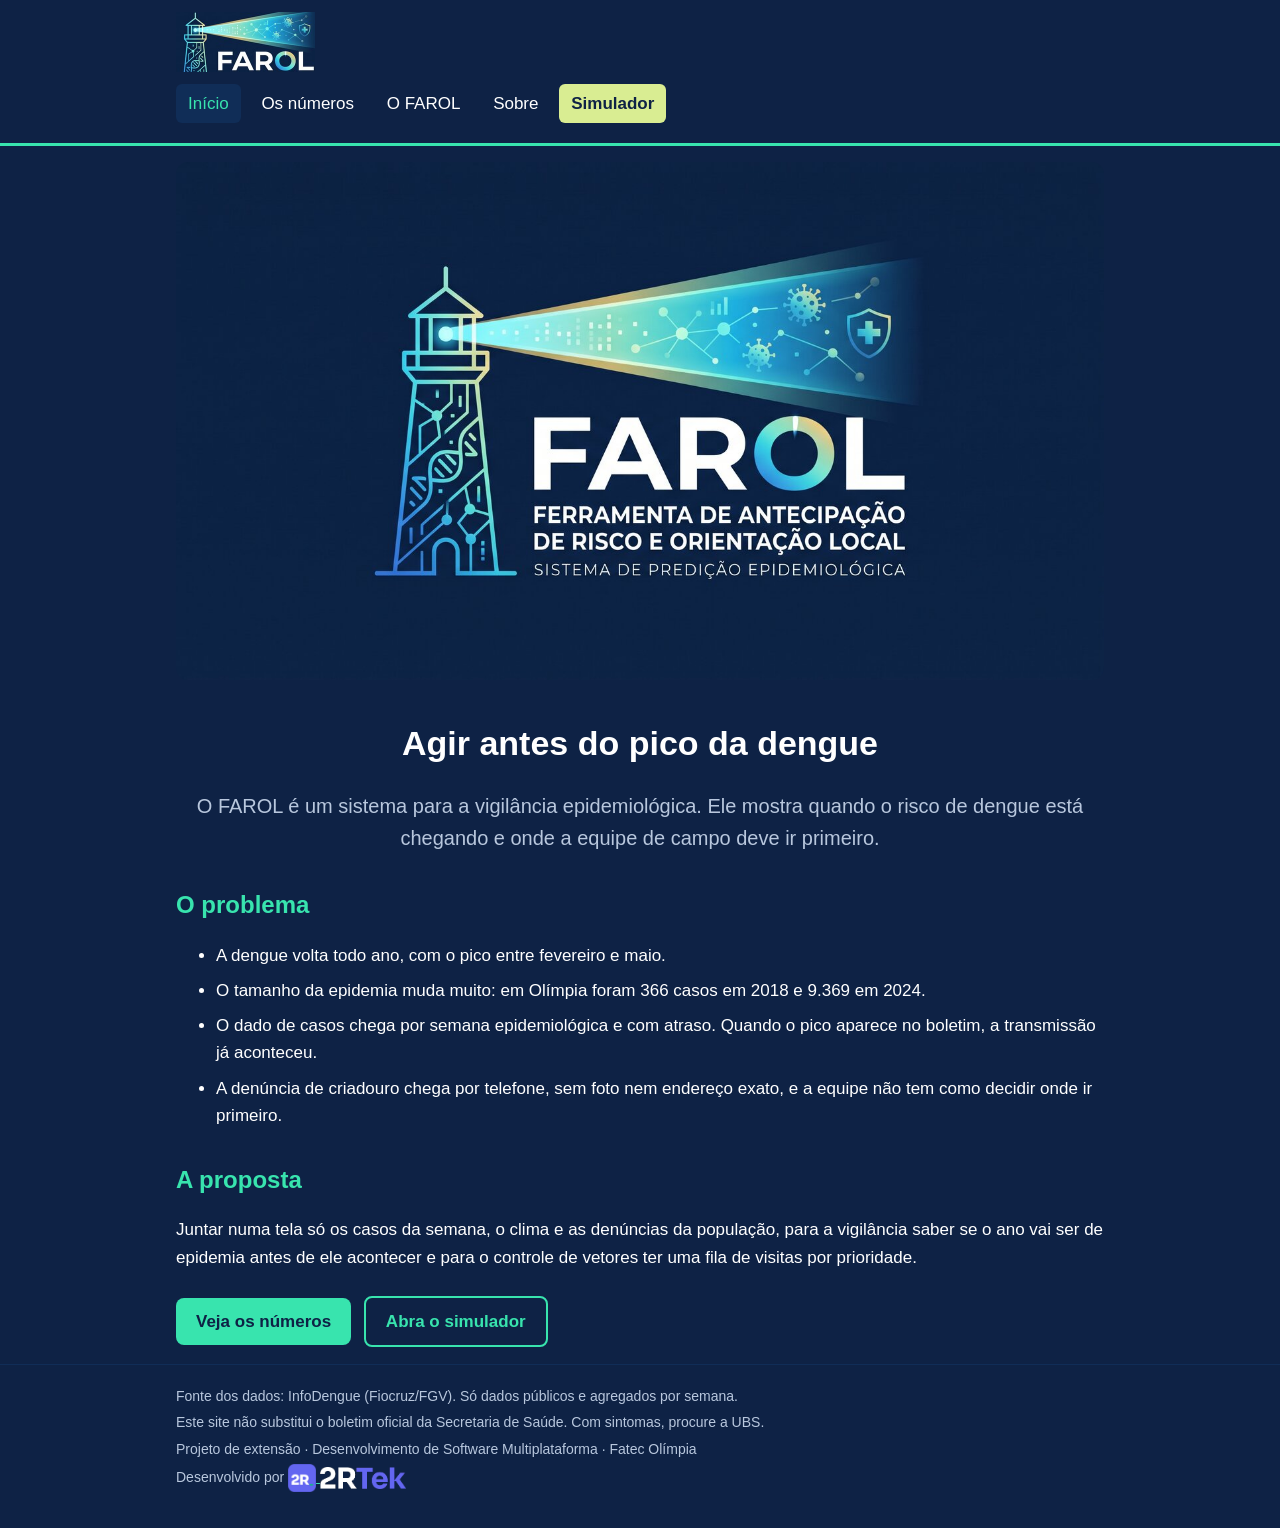
==== site/index.html @ 9ee1764b "feat: site do FAROL com páginas de início, números, proposta e sobre Espaços reservados para os 5 vi" ====
<!DOCTYPE html>
<html lang="pt-BR">
<head>
    <meta charset="UTF-8">
    <meta name="viewport" content="width=device-width, initial-scale=1.0">
    <title>FAROL · Vigilância da dengue</title>
    <link rel="stylesheet" href="css/estilo.css">
</head>
<body>
    <header class="topo">
        <div class="container">
            <a href="index.html"><img class="marca" src="img/farol-marca.jpg" alt="FAROL"></a>
            <nav>
                <ul class="menu">
                    <li><a class="ativo" href="index.html">Início</a></li>
                    <li><a href="dados.html">Os números</a></li>
                    <li><a href="proposta.html">O FAROL</a></li>
                    <li><a href="sobre.html">Sobre</a></li>
                    <li><a class="destaque" href="simulador.html">Simulador</a></li>
                </ul>
            </nav>
        </div>
    </header>

    <main class="container">
        <section class="abertura">
            <img src="img/farol-logo.jpg" alt="Logo do FAROL: um farol iluminando gráficos e dados de saúde">
            <h1>Agir antes do pico da dengue</h1>
            <p class="chamada">
                O FAROL é um sistema para a vigilância epidemiológica. Ele mostra quando o risco
                de dengue está chegando e onde a equipe de campo deve ir primeiro.
            </p>
        </section>

        <section>
            <h2>O problema</h2>
            <ul class="lista">
                <li>A dengue volta todo ano, com o pico entre fevereiro e maio.</li>
                <li>O tamanho da epidemia muda muito: em Olímpia foram 366 casos em 2018 e 9.369 em 2024.</li>
                <li>O dado de casos chega por semana epidemiológica e com atraso. Quando o pico aparece no boletim, a transmissão já aconteceu.</li>
                <li>A denúncia de criadouro chega por telefone, sem foto nem endereço exato, e a equipe não tem como decidir onde ir primeiro.</li>
            </ul>
        </section>

        <section>
            <h2>A proposta</h2>
            <p>
                Juntar numa tela só os casos da semana, o clima e as denúncias da população, para a
                vigilância saber se o ano vai ser de epidemia antes de ele acontecer e para o controle
                de vetores ter uma fila de visitas por prioridade.
            </p>
            <p>
                <a class="botao" href="dados.html">Veja os números</a>
                <a class="botao botao-claro" href="simulador.html">Abra o simulador</a>
            </p>
        </section>
    </main>

    <footer class="rodape">
        <div class="container">
            <p>Fonte dos dados: InfoDengue (Fiocruz/FGV). Só dados públicos e agregados por semana.</p>
            <p>Este site não substitui o boletim oficial da Secretaria de Saúde. Com sintomas, procure a UBS.</p>
            <p>Projeto de extensão · Desenvolvimento de Software Multiplataforma · Fatec Olímpia</p>
            <p class="assinatura">
                Desenvolvido por
                <a href="https://www.2rteksolutions.com.br">
                    <img src="img/2rtek-icone.png" alt="" width="28" height="28">
                    <img src="img/2rtek-nome.png" alt="2RTek Solutions" width="86" height="22">
                </a>
            </p>
        </div>
    </footer>
</body>
</html>
---- site/css/estilo.css ----
/* Estilo das páginas do site (o simulador tem o próprio arquivo, simulador.css). */
/* Cores da identidade do FAROL:
   azul-marinho #0e2245, ciano #38e4ae, azul #1d63b8, destaque #d9ed92 */

* {
    box-sizing: border-box;
}

body {
    margin: 0;
    background-color: #0e2245;
    color: #ffffff;
    font-family: Arial, Helvetica, sans-serif;
    font-size: 17px;
    line-height: 1.6;
}

a {
    color: #38e4ae;
}

img {
    max-width: 100%;
}

/* Caixa central que segura o conteúdo de todas as páginas. */
.container {
    max-width: 960px;
    margin: 0 auto;
    padding: 0 16px;
}

/* Cabeçalho */
.topo {
    border-bottom: 3px solid #38e4ae;
    padding: 12px 0;
}

.marca {
    display: block;
    height: 60px;
}

.menu {
    list-style: none;
    margin: 12px 0 0 0;
    padding: 0;
}

.menu li {
    display: inline-block;
    margin: 0 4px 8px 0;
}

.menu a {
    display: inline-block;
    padding: 6px 12px;
    border-radius: 6px;
    color: #ffffff;
    text-decoration: none;
}

.menu a:hover {
    background-color: #1d63b8;
}

.menu a.ativo {
    background-color: #102d57;
    color: #38e4ae;
}

.menu a.destaque {
    background-color: #d9ed92;
    color: #0e2245;
    font-weight: bold;
}

/* Conteúdo */
main {
    padding-bottom: 32px;
}

h1 {
    font-size: 34px;
    margin: 28px 0 8px 0;
}

h2 {
    font-size: 24px;
    margin: 32px 0 8px 0;
    color: #38e4ae;
}

.chamada {
    font-size: 20px;
    color: #b8c7dd;
}

.abertura {
    text-align: center;
    padding-top: 16px;
}

.abertura img {
    border-radius: 12px;
}

.lista li {
    margin-bottom: 8px;
}

.botao {
    display: inline-block;
    margin: 8px 8px 0 0;
    padding: 10px 20px;
    border-radius: 8px;
    background-color: #38e4ae;
    color: #0e2245;
    font-weight: bold;
    text-decoration: none;
}

.botao:hover {
    background-color: #00b4d8;
}

.botao-claro {
    background-color: transparent;
    border: 2px solid #38e4ae;
    color: #38e4ae;
}

.botao-claro:hover {
    background-color: #102d57;
}

/* Cartões brancos para tabelas e gráficos */
.cartao {
    background-color: #ffffff;
    color: #1f2937;
    border-radius: 10px;
    padding: 16px 20px;
    margin: 16px 0;
    overflow-x: auto; /* no celular, a tabela larga rola dentro do cartão */
}

.cartao h2 {
    color: #1d63b8;
    margin-top: 0;
}

.cartao a {
    color: #1d63b8;
}

/* As três perguntas da página O FAROL, lado a lado quando cabem. */
.funcao {
    display: inline-block;
    vertical-align: top;
    width: 290px;
    min-height: 220px;
    margin: 8px 8px 8px 0;
}

/* Tabela */
.tabela {
    width: 100%;
    border-collapse: collapse;
}

.tabela caption {
    text-align: left;
    font-weight: bold;
    margin-bottom: 8px;
}

.tabela th,
.tabela td {
    text-align: left;
    padding: 8px;
    border-bottom: 1px solid #e5e7eb;
}

.tabela th {
    background-color: #0e2245;
    color: #ffffff;
}

.tabela tbody tr:hover {
    background-color: #f1f5fb;
}

.tabela td.maior {
    background-color: #fde7e9;
    color: #a8212b;
    font-weight: bold;
}

.nota {
    font-size: 14px;
    color: #6b7280;
}

/* Espaço reservado para os gráficos do Power BI */
.grafico {
    margin: 16px 0;
}

.espaco-grafico {
    background-color: #102d57;
    border: 2px dashed #38e4ae;
    border-radius: 10px;
    color: #b8c7dd;
    text-align: center;
    padding: 100px 16px;
}

.grafico img {
    display: block;
    border-radius: 10px;
}

.grafico figcaption {
    font-size: 14px;
    color: #b8c7dd;
    margin-top: 6px;
}

/* Rodapé */
.rodape {
    border-top: 1px solid #102d57;
    padding: 16px 0 32px 0;
    font-size: 14px;
    color: #b8c7dd;
}

.rodape p {
    margin: 4px 0;
}

.assinatura img {
    vertical-align: middle;
}
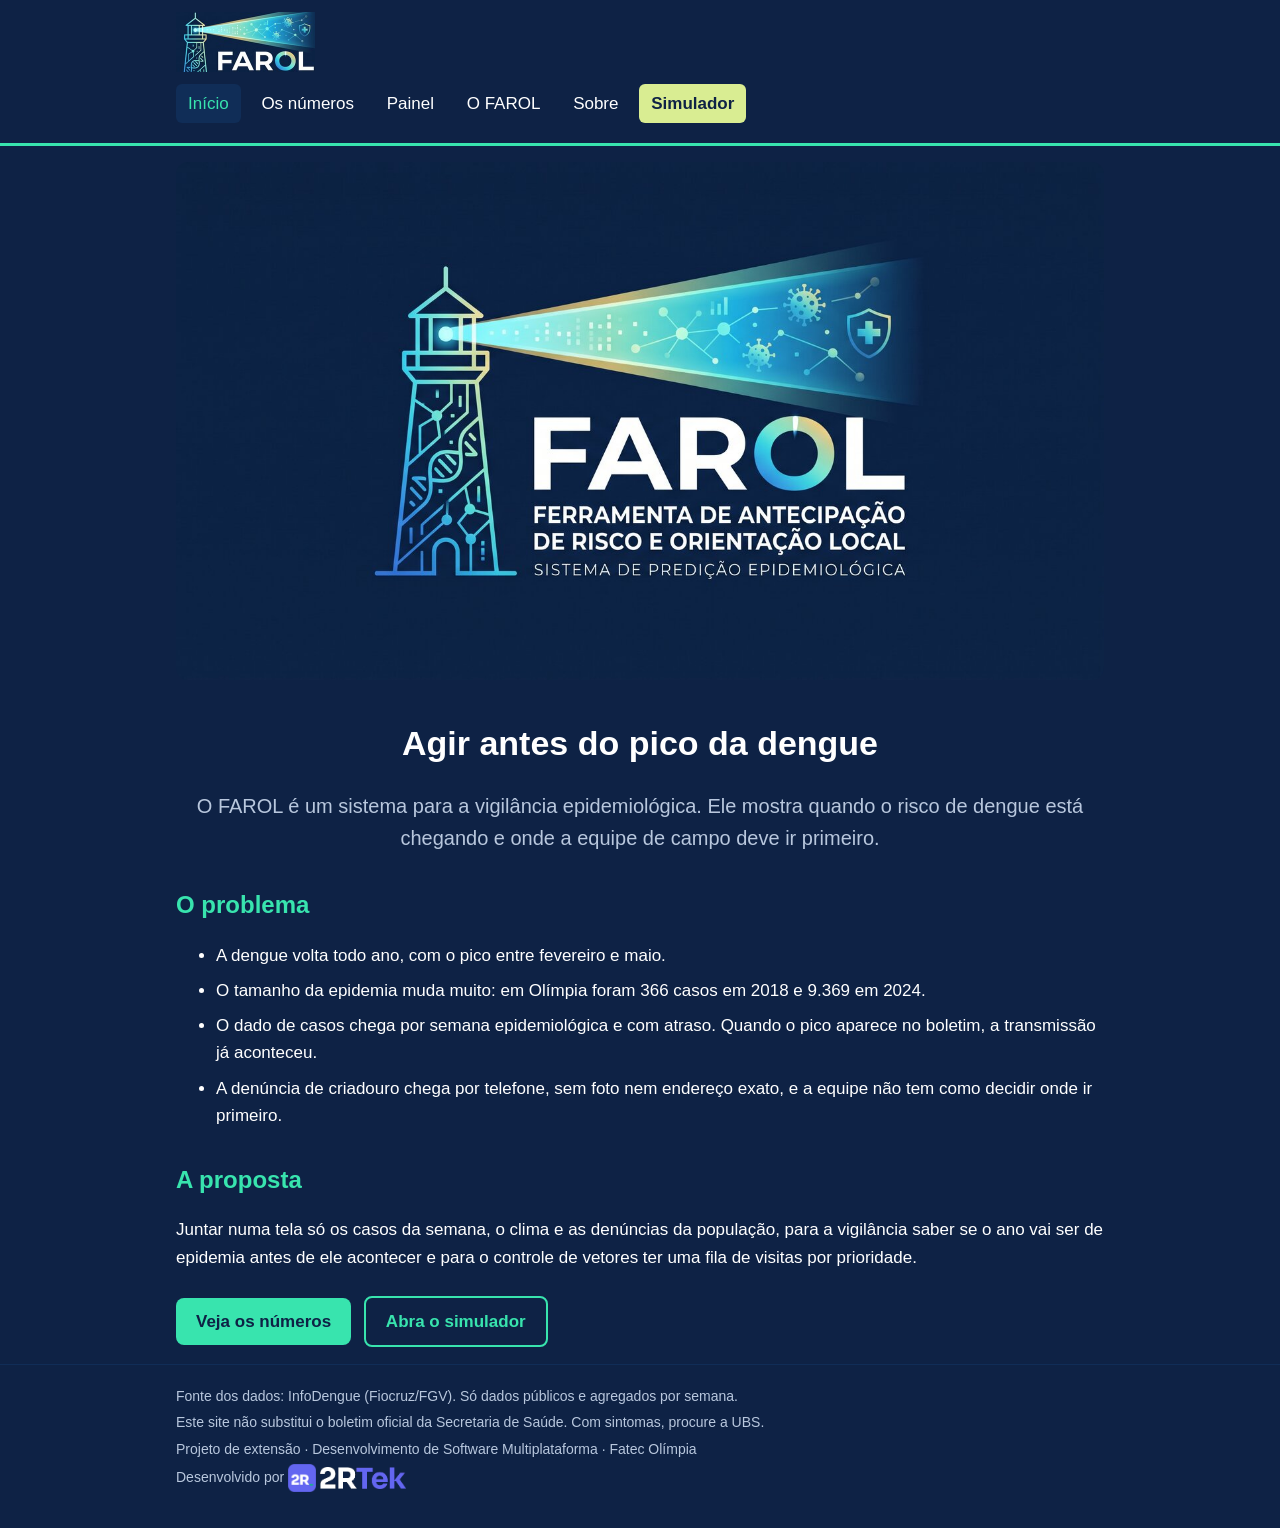
==== commit 528803c7: "feat(painel): painel do FAROL em Streamlit e gráficos na página Os números - painel/: app Streamlit " ====
--- a/site/index.html
+++ b/site/index.html
@@ -14,6 +14,7 @@
                 <ul class="menu">
                     <li><a class="ativo" href="index.html">Início</a></li>
                     <li><a href="dados.html">Os números</a></li>
+                    <li><a href="painel.html">Painel</a></li>
                     <li><a href="proposta.html">O FAROL</a></li>
                     <li><a href="sobre.html">Sobre</a></li>
                     <li><a class="destaque" href="simulador.html">Simulador</a></li>
--- a/site/css/estilo.css
+++ b/site/css/estilo.css
@@ -217,10 +217,33 @@
 
 .grafico img {
     display: block;
+    width: 100%;
+    height: auto;
     border-radius: 10px;
 }
 
 .grafico figcaption {
+    font-size: 14px;
+    color: #b8c7dd;
+    margin-top: 6px;
+}
+
+/* Vídeo do FAROL no celular (vertical, centralizado) */
+.video {
+    margin: 16px 0;
+    text-align: center;
+}
+
+.video video {
+    display: block;
+    width: 360px;
+    max-width: 100%;
+    height: auto;
+    margin: 0 auto;
+    border-radius: 12px;
+}
+
+.video figcaption {
     font-size: 14px;
     color: #b8c7dd;
     margin-top: 6px;
@@ -238,6 +261,25 @@
     margin: 4px 0;
 }
 
+.assinatura a {
+    text-decoration: none; /* sem o sublinhado entre as duas imagens do logo */
+}
+
 .assinatura img {
     vertical-align: middle;
 }
+
+/* Painel interativo (Streamlit) embutido: mais largo que o resto do site */
+.painel-largo {
+    max-width: 1800px;
+    margin: 0 auto 24px;
+    padding: 0 16px;
+}
+
+.painel-embed {
+    width: 100%;
+    height: 1500px;
+    border: 1px solid #1f3b66;
+    border-radius: 10px;
+    background-color: #0a2246;
+}
